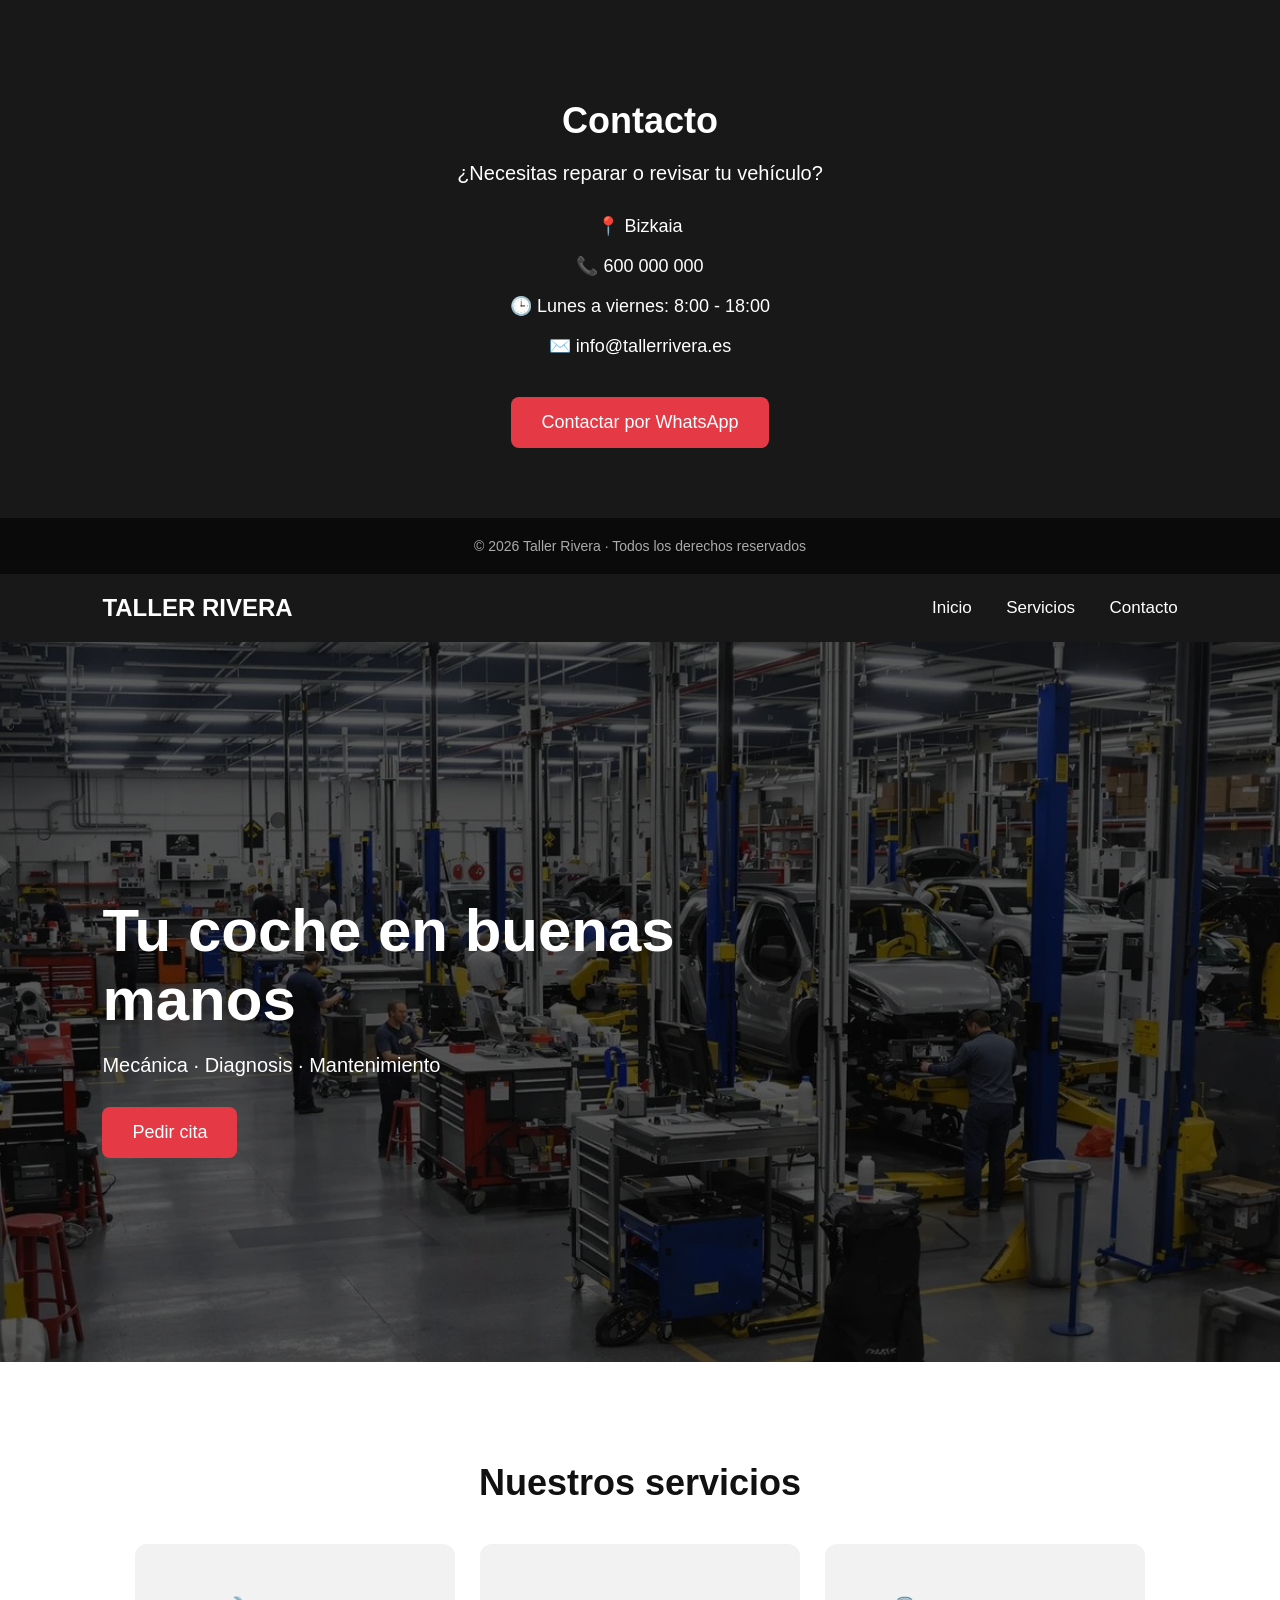
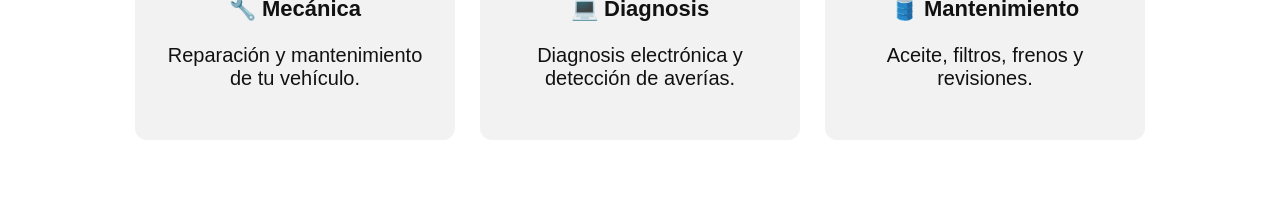
==== index.html @ 35f90c4e "Add files via upload" ====
<!DOCTYPE html>
<html lang="es">

<head>
    <meta charset="UTF-8">
    <meta name="viewport" content="width=device-width, initial-scale=1.0">
    <title>Taller Rivera</title>

    <link rel="stylesheet" href="style.css">
</head>
<section id="contacto" class="contacto">

    <h2>Contacto</h2>
    <p>¿Necesitas reparar o revisar tu vehículo?</p>

    <div class="datos-contacto">
        <p>📍 Bizkaia</p>
        <p>📞 600 000 000</p>
        <p>🕒 Lunes a viernes: 8:00 - 18:00</p>
        <p>✉️ info@tallerrivera.es</p>
    </div>

    <a class="boton"
       href="https://wa.me/34600000000?text=Hola,%20quiero%20pedir%20una%20cita"
       target="_blank">
        Contactar por WhatsApp
    </a>

</section>

<footer>
    <p>© 2026 Taller Rivera · Todos los derechos reservados</p>
</footer>

<body>

    <header>
        <h2 class="logo">TALLER RIVERA</h2>

        <nav>
            <a href="#inicio">Inicio</a>
            <a href="#servicios">Servicios</a>
            <a href="#contacto">Contacto</a>
        </nav>
    </header>

    <section id="inicio" class="inicio">
        <div class="contenido-inicio">
            <h1>Tu coche en buenas manos</h1>

            <p>
                Mecánica · Diagnosis · Mantenimiento
            </p>

            <a class="boton"
   href="https://wa.me/34600000000?text=Hola,%20quiero%20pedir%20una%20cita"
   target="_blank">
    Pedir cita
</a>
        </div>
    </section>

    <section id="servicios" class="servicios">

        <h2>Nuestros servicios</h2>

        <div class="tarjetas">

            <div class="tarjeta">
                <h3>🔧 Mecánica</h3>
                <p>Reparación y mantenimiento de tu vehículo.</p>
            </div>

            <div class="tarjeta">
                <h3>💻 Diagnosis</h3>
                <p>Diagnosis electrónica y detección de averías.</p>
            </div>

            <div class="tarjeta">
                <h3>🛢️ Mantenimiento</h3>
                <p>Aceite, filtros, frenos y revisiones.</p>
            </div>

        </div>

    </section>

</body>

</html>
---- style.css ----
body {
    margin: 0;
    font-family: Arial, sans-serif;
    background-color: #111;
    color: white;
}

h1 {
    font-size: 60px;
    margin-bottom: 10px;
}

h2 {
    font-size: 30px;
}

p {
    font-size: 20px;
}

button {
    background-color: #e63946;
    color: white;
    border: none;
    padding: 15px 30px;
    font-size: 18px;
    border-radius: 8px;
    cursor: pointer;
}

button:hover {
    background-color: #c1121f;
}
header {
    display: flex;
    justify-content: space-between;
    align-items: center;
    padding: 20px 8%;
    background-color: #181818;
}

.logo {
    margin: 0;
    font-size: 24px;
}

nav a {
    color: white;
    text-decoration: none;
    margin-left: 30px;
    font-size: 17px;
}

nav a:hover {
    color: #e63946;
}

.inicio {
    min-height: 80vh;
    display: flex;
    align-items: center;
    padding: 0 8%;

    background:
        linear-gradient(rgba(0,0,0,0.65), rgba(0,0,0,0.65)),
        url("taller.jpg");

    background-size: cover;
    background-position: center;
}

.contenido-inicio {
    max-width: 700px;
}

.servicios {
    background-color: white;
    color: #111;
    padding: 70px 8%;
    text-align: center;
}

.servicios h2 {
    font-size: 36px;
}

.tarjetas {
    display: flex;
    justify-content: center;
    gap: 25px;
    margin-top: 40px;
}

.tarjeta {
    background-color: #f2f2f2;
    padding: 30px;
    border-radius: 12px;
    width: 260px;
}

.tarjeta h3 {
    font-size: 22px;
}
.boton {
    display: inline-block;
    background-color: #e63946;
    color: white;
    text-decoration: none;
    padding: 15px 30px;
    font-size: 18px;
    border-radius: 8px;
    margin-top: 10px;
    cursor: pointer;
}

.boton:hover {
    background-color: #c1121f;
}
.contacto {
    padding: 70px 8%;
    text-align: center;
    background-color: #181818;
    color: white;
}

.contacto h2 {
    font-size: 36px;
    margin-bottom: 10px;
}

.datos-contacto {
    margin: 30px 0;
}

.datos-contacto p {
    font-size: 18px;
}

footer {
    background-color: #0a0a0a;
    color: #aaa;
    text-align: center;
    padding: 20px;
}

footer p {
    font-size: 14px;
    margin: 0;
}
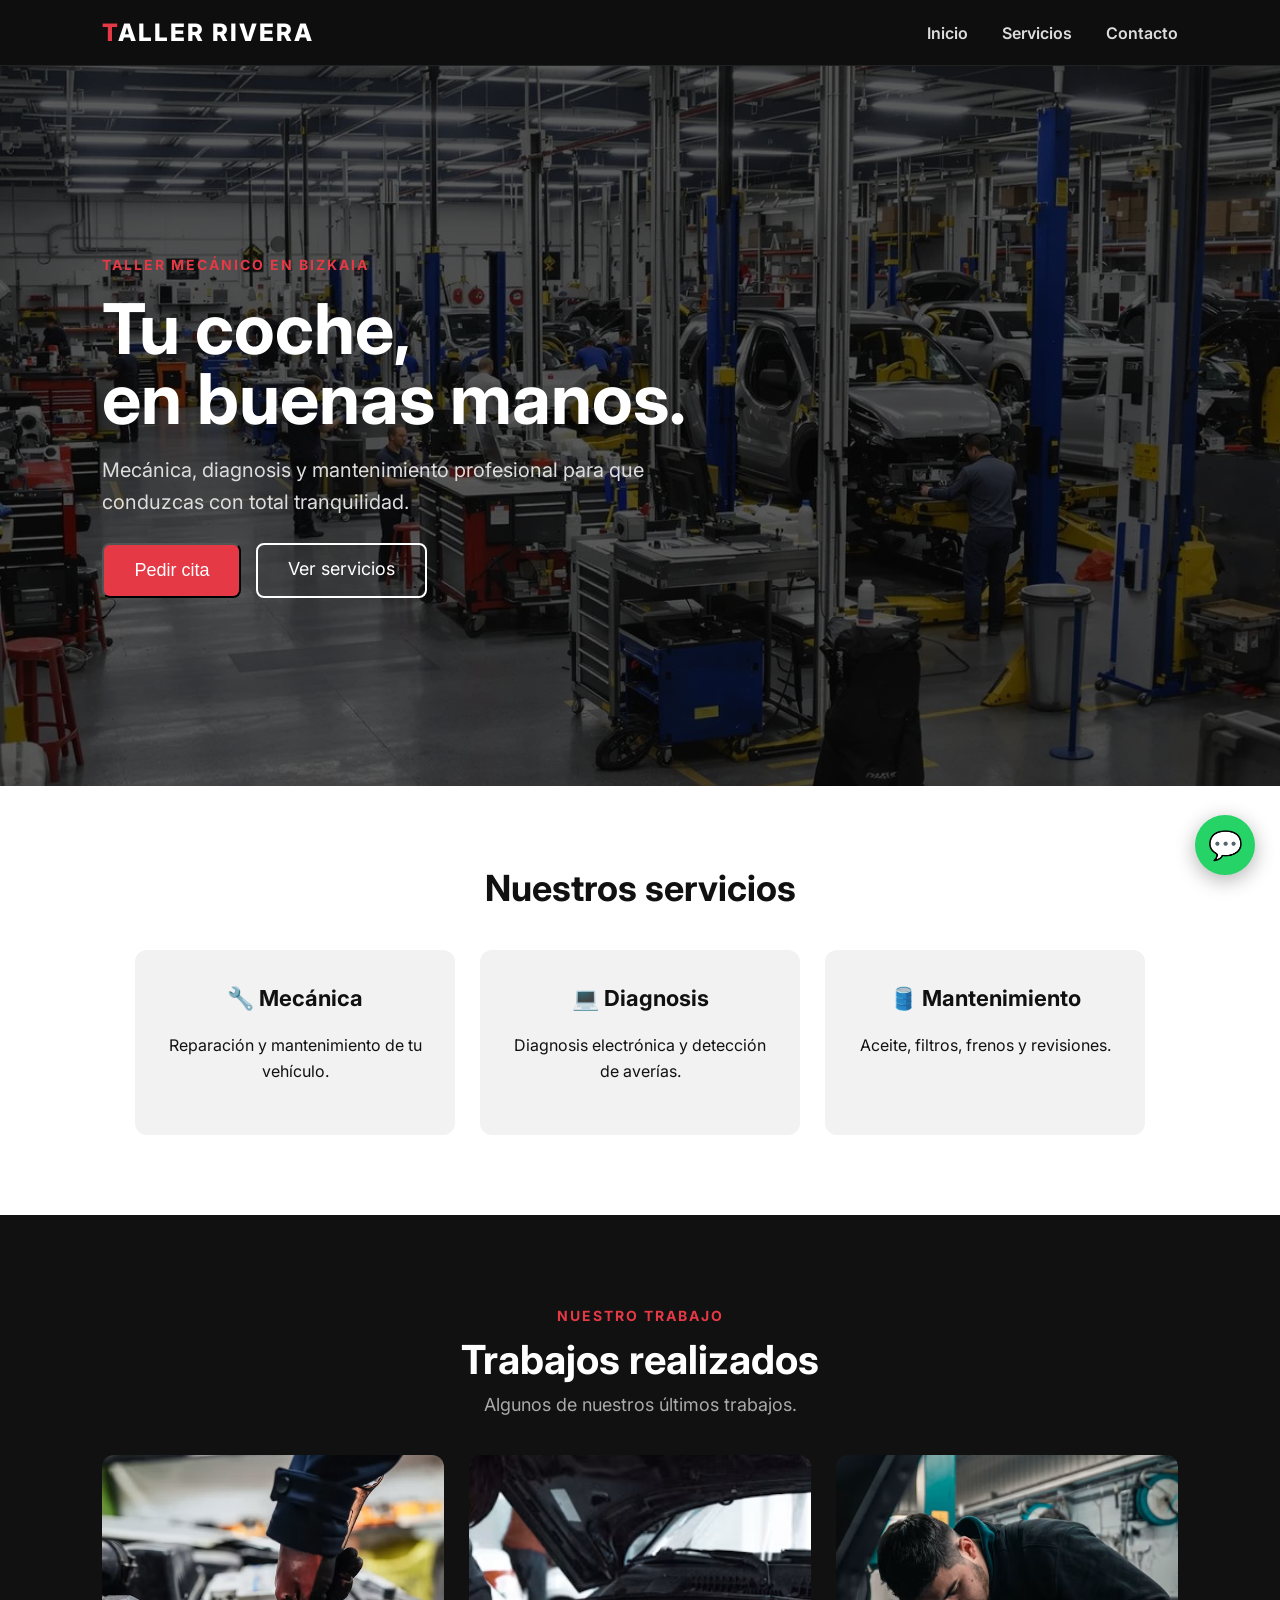
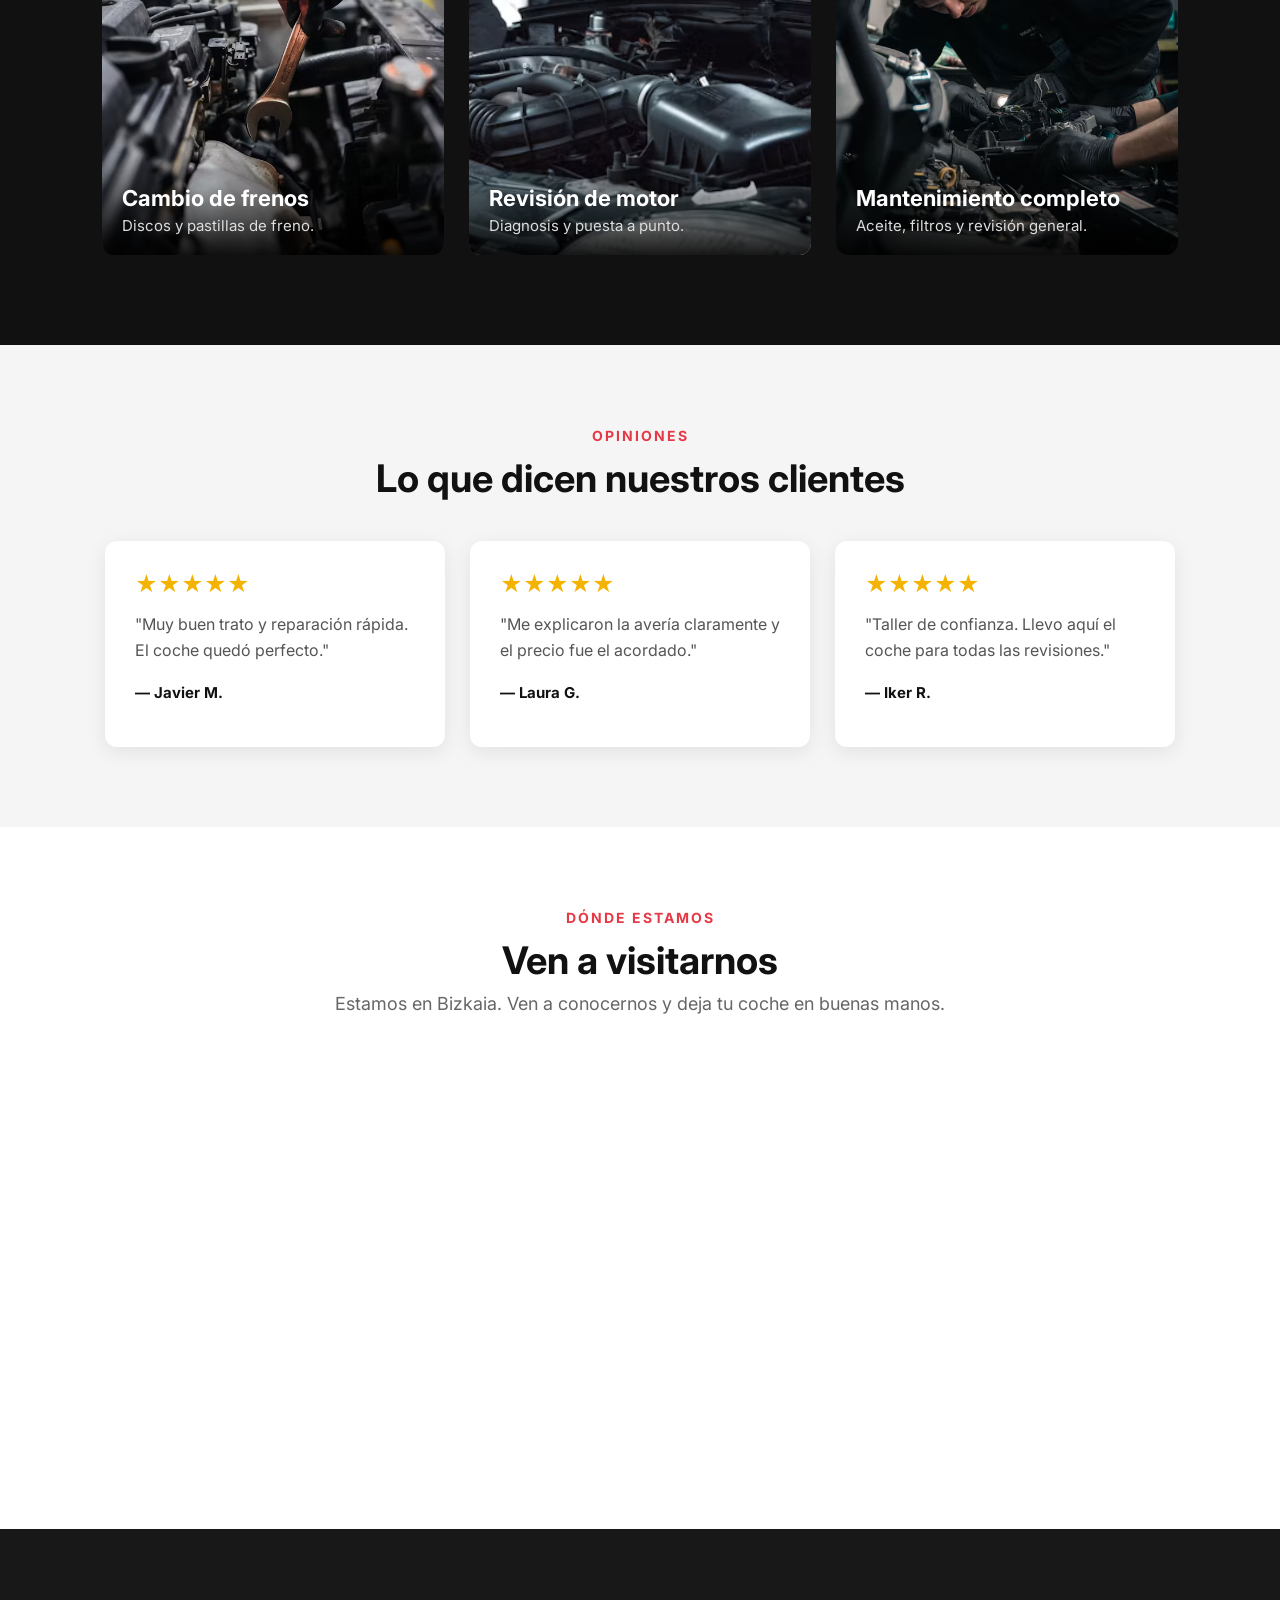
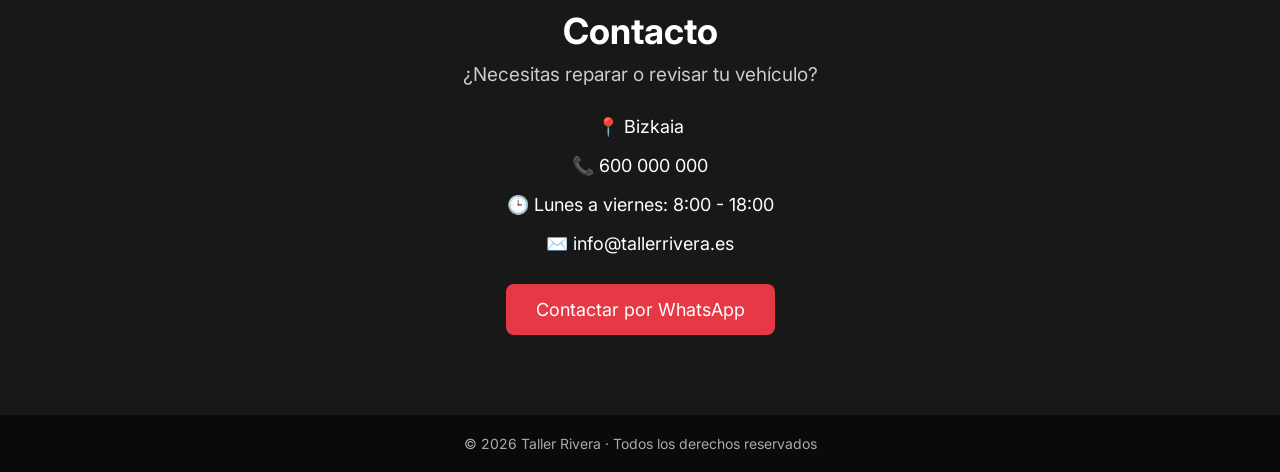
==== commit af7df1d2: "Add files via upload" ====
--- a/index.html
+++ b/index.html
@@ -4,86 +4,301 @@
 <head>
     <meta charset="UTF-8">
     <meta name="viewport" content="width=device-width, initial-scale=1.0">
+
     <title>Taller Rivera</title>
+
+    <link rel="preconnect" href="https://fonts.googleapis.com">
+    <link rel="preconnect" href="https://fonts.gstatic.com" crossorigin>
+
+    <link href="https://fonts.googleapis.com/css2?family=Inter:wght@400;500;600;700;800&display=swap"
+          rel="stylesheet">
 
     <link rel="stylesheet" href="style.css">
 </head>
-<section id="contacto" class="contacto">
-
-    <h2>Contacto</h2>
-    <p>¿Necesitas reparar o revisar tu vehículo?</p>
-
-    <div class="datos-contacto">
-        <p>📍 Bizkaia</p>
-        <p>📞 600 000 000</p>
-        <p>🕒 Lunes a viernes: 8:00 - 18:00</p>
-        <p>✉️ info@tallerrivera.es</p>
+
+<body>
+
+    <!-- MENÚ -->
+    <header>
+
+    <h2 class="logo">TALLER RIVERA</h2>
+
+    <button class="menu-hamburguesa" id="menu-hamburguesa">
+        ☰
+    </button>
+
+    <nav id="menu-nav">
+        <a href="#inicio">Inicio</a>
+        <a href="#servicios">Servicios</a>
+        <a href="#contacto">Contacto</a>
+    </nav>
+
+</header>
+
+
+    <!-- PORTADA -->
+    <section id="inicio" class="inicio">
+
+        <div class="contenido-inicio">
+
+            <span class="etiqueta">
+                TALLER MECÁNICO EN BIZKAIA
+            </span>
+
+            <h1>
+                Tu coche,<br>
+                en buenas manos.
+            </h1>
+
+            <p>
+                Mecánica, diagnosis y mantenimiento profesional
+                para que conduzcas con total tranquilidad.
+            </p>
+
+           <div class="botones-inicio">
+
+    <button class="boton" id="abrir-cita">
+        Pedir cita
+    </button>
+
+    <a class="boton-secundario"
+       href="#servicios">
+        Ver servicios
+    </a>
+
+</div>
+
+        </div>
+
+    </section>
+
+
+    <!-- SERVICIOS -->
+    <section id="servicios" class="servicios">
+
+        <h2>Nuestros servicios</h2>
+
+        <div class="tarjetas">
+
+            <div class="tarjeta">
+
+                <h3>🔧 Mecánica</h3>
+
+                <p>
+                    Reparación y mantenimiento de tu vehículo.
+                </p>
+
+            </div>
+
+
+            <div class="tarjeta">
+
+                <h3>💻 Diagnosis</h3>
+
+                <p>
+                    Diagnosis electrónica y detección de averías.
+                </p>
+
+            </div>
+
+
+            <div class="tarjeta">
+
+                <h3>🛢️ Mantenimiento</h3>
+
+                <p>
+                    Aceite, filtros, frenos y revisiones.
+                </p>
+
+            </div>
+
+        </div>
+
+    </section>
+  <!-- TRABAJOS REALIZADOS -->
+<section class="trabajos">
+
+    <span class="subtitulo">NUESTRO TRABAJO</span>
+
+    <h2>Trabajos realizados</h2>
+
+    <p class="descripcion-trabajos">
+        Algunos de nuestros últimos trabajos.
+    </p>
+
+    <div class="galeria">
+
+        <div class="trabajo">
+            <img src="trabajo1.avif" alt="Cambio de frenos">
+
+            <div class="info-trabajo">
+                <h3>Cambio de frenos</h3>
+                <p>Discos y pastillas de freno.</p>
+            </div>
+        </div>
+
+        <div class="trabajo">
+            <img src="trabajo2.avif" alt="Revisión de motor">
+
+            <div class="info-trabajo">
+                <h3>Revisión de motor</h3>
+                <p>Diagnosis y puesta a punto.</p>
+            </div>
+        </div>
+
+        <div class="trabajo">
+            <img src="trabajo3.avif" alt="Mantenimiento completo">
+
+            <div class="info-trabajo">
+                <h3>Mantenimiento completo</h3>
+                <p>Aceite, filtros y revisión general.</p>
+            </div>
+        </div>
+
     </div>
 
-    <a class="boton"
-       href="https://wa.me/34600000000?text=Hola,%20quiero%20pedir%20una%20cita"
+</section>
+<!-- RESEÑAS -->
+<section class="resenas">
+
+    <span class="subtitulo">OPINIONES</span>
+    <h2>Lo que dicen nuestros clientes</h2>
+
+    <div class="lista-resenas">
+
+        <div class="resena">
+            <div class="estrellas">★★★★★</div>
+            <p>"Muy buen trato y reparación rápida. El coche quedó perfecto."</p>
+            <h3>— Javier M.</h3>
+        </div>
+
+        <div class="resena">
+            <div class="estrellas">★★★★★</div>
+            <p>"Me explicaron la avería claramente y el precio fue el acordado."</p>
+            <h3>— Laura G.</h3>
+        </div>
+
+        <div class="resena">
+            <div class="estrellas">★★★★★</div>
+            <p>"Taller de confianza. Llevo aquí el coche para todas las revisiones."</p>
+            <h3>— Iker R.</h3>
+        </div>
+
+    </div>
+
+</section>
+<!-- UBICACIÓN -->
+<section class="ubicacion">
+
+    <span class="subtitulo">DÓNDE ESTAMOS</span>
+    <h2>Ven a visitarnos</h2>
+
+    <p>
+        Estamos en Bizkaia. Ven a conocernos y deja tu coche en buenas manos.
+    </p>
+
+    <div class="mapa">
+        <iframe
+            src="https://www.google.com/maps?q=Bilbao,Bizkaia&output=embed"
+            loading="lazy">
+        </iframe>
+    </div>
+
+</section>
+
+    <!-- CONTACTO -->
+    <section id="contacto" class="contacto">
+
+        <h2>Contacto</h2>
+
+        <p>
+            ¿Necesitas reparar o revisar tu vehículo?
+        </p>
+
+        <div class="datos-contacto">
+
+            <p>📍 Bizkaia</p>
+
+            <p>📞 600 000 000</p>
+
+            <p>🕒 Lunes a viernes: 8:00 - 18:00</p>
+
+            <p>✉️ info@tallerrivera.es</p>
+
+        </div>
+
+        <a class="boton"
+           href="https://wa.me/34600000000?text=Hola,%20quiero%20pedir%20una%20cita"
+           target="_blank">
+
+            Contactar por WhatsApp
+
+        </a>
+
+    </section>
+
+    <!-- FORMULARIO DE CITA -->
+<div id="modal-cita" class="modal">
+
+    <div class="modal-contenido">
+
+        <button class="cerrar-modal" id="cerrar-modal">×</button>
+
+        <h2>Pedir cita</h2>
+
+        <form id="formulario-cita">
+
+            <label for="nombre">Nombre</label>
+            <input type="text" id="nombre" required>
+
+            <label for="servicio">Servicio</label>
+            <select id="servicio" required>
+                <option value="">Selecciona un servicio</option>
+                <option value="Mecánica">Mecánica</option>
+                <option value="Diagnosis">Diagnosis</option>
+                <option value="Mantenimiento">Mantenimiento</option>
+            </select>
+
+            <label for="fecha">Fecha</label>
+            <input type="date" id="fecha" required>
+
+            <label for="hora">Hora</label>
+            <input type="time" id="hora" required>
+
+            <label for="telefono">Teléfono</label>
+            <input type="tel" id="telefono" required>
+
+            <button type="submit" class="boton">
+                Solicitar cita
+            </button>
+
+        </form>
+
+    </div>
+
+</div>
+
+
+    <!-- BOTÓN WHATSAPP FLOTANTE -->
+    <a class="whatsapp"
+       href="https://wa.me/34600000000?text=Hola,%20quiero%20información"
        target="_blank">
-        Contactar por WhatsApp
+
+        💬
+
     </a>
 
-</section>
-
-<footer>
-    <p>© 2026 Taller Rivera · Todos los derechos reservados</p>
-</footer>
-
-<body>
-
-    <header>
-        <h2 class="logo">TALLER RIVERA</h2>
-
-        <nav>
-            <a href="#inicio">Inicio</a>
-            <a href="#servicios">Servicios</a>
-            <a href="#contacto">Contacto</a>
-        </nav>
-    </header>
-
-    <section id="inicio" class="inicio">
-        <div class="contenido-inicio">
-            <h1>Tu coche en buenas manos</h1>
-
-            <p>
-                Mecánica · Diagnosis · Mantenimiento
-            </p>
-
-            <a class="boton"
-   href="https://wa.me/34600000000?text=Hola,%20quiero%20pedir%20una%20cita"
-   target="_blank">
-    Pedir cita
-</a>
-        </div>
-    </section>
-
-    <section id="servicios" class="servicios">
-
-        <h2>Nuestros servicios</h2>
-
-        <div class="tarjetas">
-
-            <div class="tarjeta">
-                <h3>🔧 Mecánica</h3>
-                <p>Reparación y mantenimiento de tu vehículo.</p>
-            </div>
-
-            <div class="tarjeta">
-                <h3>💻 Diagnosis</h3>
-                <p>Diagnosis electrónica y detección de averías.</p>
-            </div>
-
-            <div class="tarjeta">
-                <h3>🛢️ Mantenimiento</h3>
-                <p>Aceite, filtros, frenos y revisiones.</p>
-            </div>
-
-        </div>
-
-    </section>
+
+    <!-- PIE DE PÁGINA -->
+    <footer>
+
+        <p>
+            © 2026 Taller Rivera · Todos los derechos reservados
+        </p>
+
+    </footer>
+
+    <script src="script.js"></script>
 
 </body>
 
--- a/style.css
+++ b/style.css
@@ -1,68 +1,91 @@
+/* =========================
+   AJUSTES GENERALES
+========================= */
+
+html {
+    scroll-behavior: smooth;
+}
+
 body {
     margin: 0;
-    font-family: Arial, sans-serif;
+    font-family: "Inter", sans-serif;
     background-color: #111;
     color: white;
 }
 
-h1 {
-    font-size: 60px;
-    margin-bottom: 10px;
-}
-
-h2 {
-    font-size: 30px;
-}
-
+h1,
+h2,
+h3,
 p {
-    font-size: 20px;
-}
-
-button {
-    background-color: #e63946;
-    color: white;
-    border: none;
-    padding: 15px 30px;
-    font-size: 18px;
-    border-radius: 8px;
-    cursor: pointer;
-}
-
-button:hover {
-    background-color: #c1121f;
-}
+    margin-top: 0;
+}
+
+
+/* =========================
+   MENÚ SUPERIOR
+========================= */
+
 header {
     display: flex;
     justify-content: space-between;
     align-items: center;
-    padding: 20px 8%;
-    background-color: #181818;
-}
-
+
+    padding: 18px 8%;
+
+    background-color: rgba(15, 15, 15, 0.95);
+
+    position: sticky;
+    top: 0;
+    z-index: 1000;
+
+    border-bottom: 1px solid rgba(255, 255, 255, 0.08);
+}
 .logo {
     margin: 0;
     font-size: 24px;
+    font-weight: 800;
+    letter-spacing: 2px;
+}
+
+.logo::first-letter {
+    color: #e63946;
 }
 
 nav a {
-    color: white;
+    color: #ddd;
     text-decoration: none;
+
     margin-left: 30px;
-    font-size: 17px;
+
+    font-size: 16px;
+    font-weight: 600;
+
+    transition: color 0.2s;
 }
 
 nav a:hover {
     color: #e63946;
 }
 
+nav a:hover {
+    color: #e63946;
+}
+
+
+/* =========================
+   PORTADA
+========================= */
+
 .inicio {
     min-height: 80vh;
+
     display: flex;
     align-items: center;
+
     padding: 0 8%;
 
     background:
-        linear-gradient(rgba(0,0,0,0.65), rgba(0,0,0,0.65)),
+        linear-gradient(rgba(0, 0, 0, 0.65), rgba(0, 0, 0, 0.65)),
         url("taller.jpg");
 
     background-size: cover;
@@ -72,11 +95,102 @@
 .contenido-inicio {
     max-width: 700px;
 }
+
+.etiqueta {
+    color: #e63946;
+
+    font-size: 14px;
+    font-weight: bold;
+
+    letter-spacing: 2px;
+}
+
+.contenido-inicio h1 {
+    font-size: 70px;
+    line-height: 1;
+
+    margin: 20px 0;
+}
+
+.contenido-inicio p {
+    max-width: 550px;
+
+    font-size: 20px;
+    line-height: 1.6;
+
+    color: #ddd;
+}
+
+
+/* =========================
+   BOTONES
+========================= */
+
+.botones-inicio {
+    display: flex;
+    gap: 15px;
+
+    margin-top: 25px;
+}
+
+.boton {
+    display: inline-block;
+
+    background-color: #e63946;
+    color: white;
+
+    text-decoration: none;
+
+    padding: 15px 30px;
+
+    font-size: 18px;
+
+    border-radius: 8px;
+
+    transition:
+        background-color 0.2s,
+        transform 0.2s;
+}
+
+.boton:hover {
+    background-color: #c1121f;
+    transform: translateY(-2px);
+}
+
+.boton-secundario {
+    display: inline-block;
+
+    color: white;
+
+    border: 2px solid white;
+
+    text-decoration: none;
+
+    padding: 13px 30px;
+
+    font-size: 18px;
+
+    border-radius: 8px;
+
+    transition: 0.2s;
+}
+
+.boton-secundario:hover {
+    background-color: white;
+    color: #111;
+}
+
+
+/* =========================
+   SERVICIOS
+========================= */
 
 .servicios {
     background-color: white;
     color: #111;
-    padding: 70px 8%;
+
+    padding: 80px 8%;
+
     text-align: center;
 }
 
@@ -87,45 +201,233 @@
 .tarjetas {
     display: flex;
     justify-content: center;
+
     gap: 25px;
+
     margin-top: 40px;
 }
 
 .tarjeta {
     background-color: #f2f2f2;
+
+    padding: 35px 30px;
+
+    border-radius: 12px;
+
+    width: 260px;
+
+    transition:
+        transform 0.3s ease,
+        box-shadow 0.3s ease;
+}
+
+.tarjeta:hover {
+    transform: translateY(-10px);
+
+    box-shadow:
+        0 15px 35px rgba(0, 0, 0, 0.15);
+}
+
+.tarjeta h3 {
+    font-size: 22px;
+}
+
+.tarjeta p {
+    font-size: 16px;
+    line-height: 1.6;
+}
+/* =========================
+   TRABAJOS REALIZADOS
+========================= */
+
+.trabajos {
+    padding: 90px 8%;
+    background-color: #111;
+    text-align: center;
+}
+
+.subtitulo {
+    color: #e63946;
+    font-size: 14px;
+    font-weight: bold;
+    letter-spacing: 2px;
+}
+
+.trabajos h2 {
+    font-size: 40px;
+    margin: 10px 0;
+}
+
+.descripcion-trabajos {
+    color: #aaa;
+    font-size: 18px;
+    margin-bottom: 40px;
+}
+
+.galeria {
+    display: flex;
+    justify-content: center;
+    gap: 25px;
+}
+
+.trabajo {
+    position: relative;
+
+    width: 350px;
+    height: 400px;
+
+    overflow: hidden;
+    border-radius: 12px;
+
+    background-color: #222;
+}
+
+.trabajo img {
+    width: 100%;
+    height: 100%;
+
+    object-fit: cover;
+
+    transition: transform 0.4s ease;
+}
+
+.trabajo:hover img {
+    transform: scale(1.08);
+}
+
+.info-trabajo {
+    position: absolute;
+
+    left: 0;
+    right: 0;
+    bottom: 0;
+
+    padding: 30px 20px 20px;
+
+    text-align: left;
+
+    background: linear-gradient(
+        transparent,
+        rgba(0, 0, 0, 0.9)
+    );
+}
+
+.info-trabajo h3 {
+    margin: 0 0 5px;
+    font-size: 22px;
+}
+
+.info-trabajo p {
+    margin: 0;
+    font-size: 15px;
+    color: #ddd;
+}
+/* =========================
+   RESEÑAS
+========================= */
+
+.resenas {
+    background-color: #f5f5f5;
+    color: #111;
+    padding: 80px 8%;
+    text-align: center;
+}
+
+.resenas h2 {
+    font-size: 38px;
+    margin: 10px 0 40px;
+}
+
+.lista-resenas {
+    display: flex;
+    justify-content: center;
+    gap: 25px;
+}
+
+.resena {
+    background-color: white;
+    width: 280px;
     padding: 30px;
     border-radius: 12px;
-    width: 260px;
-}
-
-.tarjeta h3 {
+    text-align: left;
+    box-shadow: 0 5px 20px rgba(0,0,0,0.08);
+}
+
+.estrellas {
+    color: #f5b301;
     font-size: 22px;
-}
-.boton {
-    display: inline-block;
-    background-color: #e63946;
-    color: white;
-    text-decoration: none;
-    padding: 15px 30px;
+    margin-bottom: 15px;
+}
+
+.resena p {
+    font-size: 16px;
+    line-height: 1.6;
+    color: #555;
+}
+
+.resena h3 {
+    font-size: 15px;
+    margin-top: 20px;
+}
+/* =========================
+   UBICACIÓN
+========================= */
+
+.ubicacion {
+    background-color: white;
+    color: #111;
+    padding: 80px 8%;
+    text-align: center;
+}
+
+.ubicacion h2 {
+    font-size: 38px;
+    margin: 10px 0;
+}
+
+.ubicacion > p {
+    color: #666;
     font-size: 18px;
-    border-radius: 8px;
-    margin-top: 10px;
-    cursor: pointer;
-}
-
-.boton:hover {
-    background-color: #c1121f;
-}
+    margin-bottom: 35px;
+}
+
+.mapa {
+    max-width: 1100px;
+    margin: auto;
+    border-radius: 15px;
+    overflow: hidden;
+}
+
+.mapa iframe {
+    width: 100%;
+    height: 400px;
+    border: 0;
+    display: block;
+}
+
+
+/* =========================
+   CONTACTO
+========================= */
+
 .contacto {
-    padding: 70px 8%;
+    padding: 80px 8%;
+
     text-align: center;
+
     background-color: #181818;
     color: white;
 }
 
 .contacto h2 {
     font-size: 36px;
+
     margin-bottom: 10px;
+}
+
+.contacto > p {
+    font-size: 19px;
+    color: #ccc;
 }
 
 .datos-contacto {
@@ -135,15 +437,225 @@
 .datos-contacto p {
     font-size: 18px;
 }
+
+
+/* =========================
+   WHATSAPP FLOTANTE
+========================= */
+
+.whatsapp {
+    position: fixed;
+
+    right: 25px;
+    bottom: 25px;
+
+    width: 60px;
+    height: 60px;
+
+    display: flex;
+    justify-content: center;
+    align-items: center;
+
+    background-color: #25D366;
+    color: white;
+
+    font-size: 28px;
+
+    text-decoration: none;
+
+    border-radius: 50%;
+
+    box-shadow:
+        0 5px 20px rgba(0, 0, 0, 0.3);
+
+    transition: transform 0.2s;
+}
+
+.whatsapp:hover {
+    transform: scale(1.1);
+}
+
+
+/* =========================
+   PIE DE PÁGINA
+========================= */
 
 footer {
     background-color: #0a0a0a;
     color: #aaa;
+
     text-align: center;
+
     padding: 20px;
 }
 
 footer p {
     font-size: 14px;
+
     margin: 0;
+}
+
+/* =========================
+   FORMULARIO DE CITA
+========================= */
+
+.modal {
+    display: none;
+    position: fixed;
+    inset: 0;
+    background-color: rgba(0, 0, 0, 0.75);
+
+    justify-content: center;
+    align-items: center;
+
+    z-index: 2000;
+}
+
+.modal-contenido {
+    position: relative;
+    width: 90%;
+    max-width: 450px;
+
+    background-color: white;
+    color: #111;
+
+    padding: 35px;
+    border-radius: 15px;
+}
+
+.modal-contenido h2 {
+    font-size: 32px;
+    margin-bottom: 25px;
+}
+
+.cerrar-modal {
+    position: absolute;
+    top: 15px;
+    right: 20px;
+
+    background: none;
+    border: none;
+
+    font-size: 30px;
+    cursor: pointer;
+}
+
+#formulario-cita {
+    display: flex;
+    flex-direction: column;
+    gap: 10px;
+}
+
+#formulario-cita label {
+    font-weight: 600;
+}
+
+#formulario-cita input,
+#formulario-cita select {
+    padding: 13px;
+    border: 1px solid #ccc;
+    border-radius: 7px;
+
+    font-family: inherit;
+    font-size: 16px;
+}
+
+#formulario-cita .boton {
+    border: none;
+    margin-top: 15px;
+}
+.menu-hamburguesa {
+    display: none;
+}
+
+/* =========================
+   MÓVILES
+========================= */
+
+@media (max-width: 768px) {
+
+    header {
+        flex-direction: column;
+        gap: 15px;
+        padding: 20px;
+    }
+
+    nav {
+    display: none;
+    flex-direction: column;
+    width: 100%;
+    text-align: center;
+    gap: 15px;
+}
+
+nav.menu-abierto {
+    display: flex;
+}
+
+    nav a {
+        margin: 0;
+        font-size: 15px;
+    }
+
+    .inicio {
+        min-height: 75vh;
+        padding: 0 6%;
+    }
+
+    .contenido-inicio h1 {
+        font-size: 45px;
+    }
+
+    .contenido-inicio p {
+        font-size: 17px;
+    }
+
+    .botones-inicio {
+        flex-direction: column;
+        align-items: flex-start;
+    }
+
+    .tarjetas {
+        flex-direction: column;
+        align-items: center;
+    }
+
+    .tarjeta {
+        width: 80%;
+    }
+
+    .galeria {
+        flex-direction: column;
+        align-items: center;
+    }
+
+    .trabajo {
+        width: 90%;
+        height: 350px;
+    }
+
+    .lista-resenas {
+        flex-direction: column;
+        align-items: center;
+    }
+
+    .resena {
+        width: 80%;
+    }
+
+    .whatsapp {
+        width: 55px;
+        height: 55px;
+        right: 15px;
+        bottom: 15px;
+    }
+    .menu-hamburguesa {
+    display: block;
+    background: none;
+    border: none;
+    color: white;
+    font-size: 30px;
+    cursor: pointer;
+}
+
 }
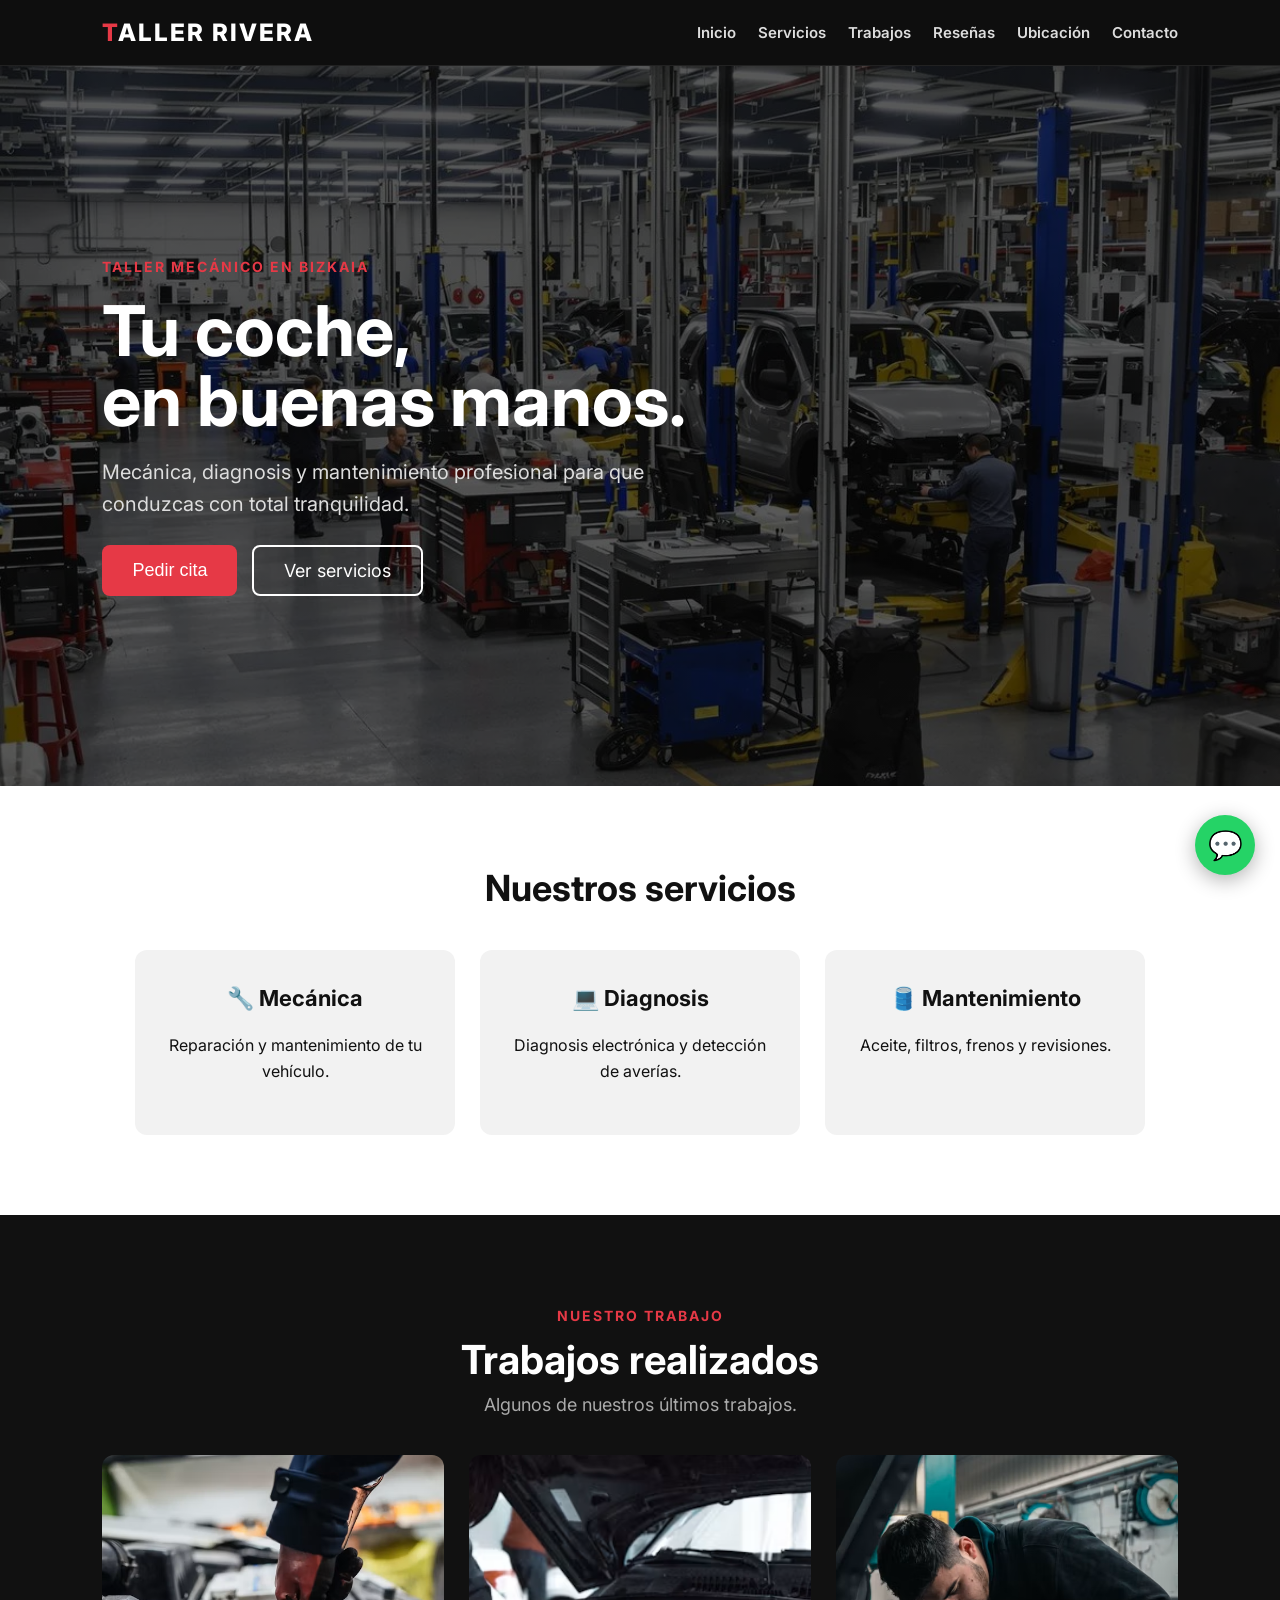
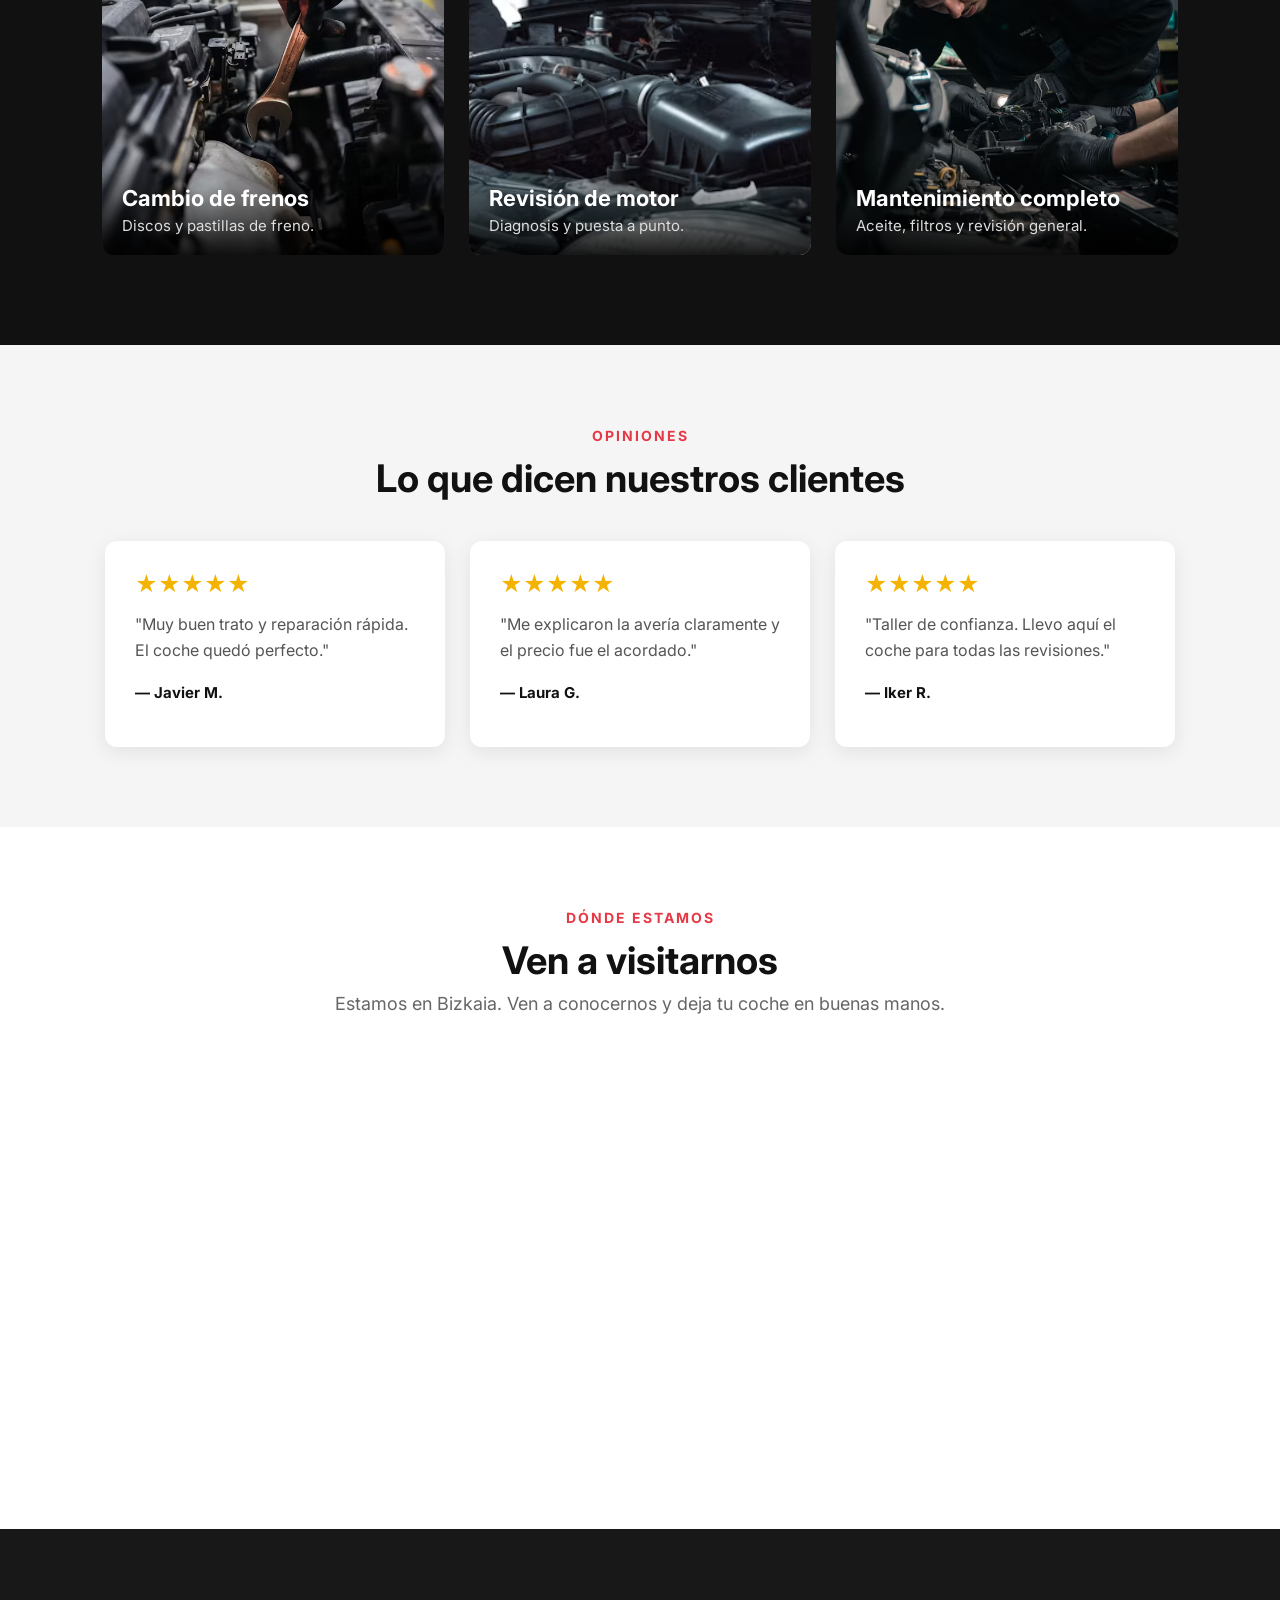
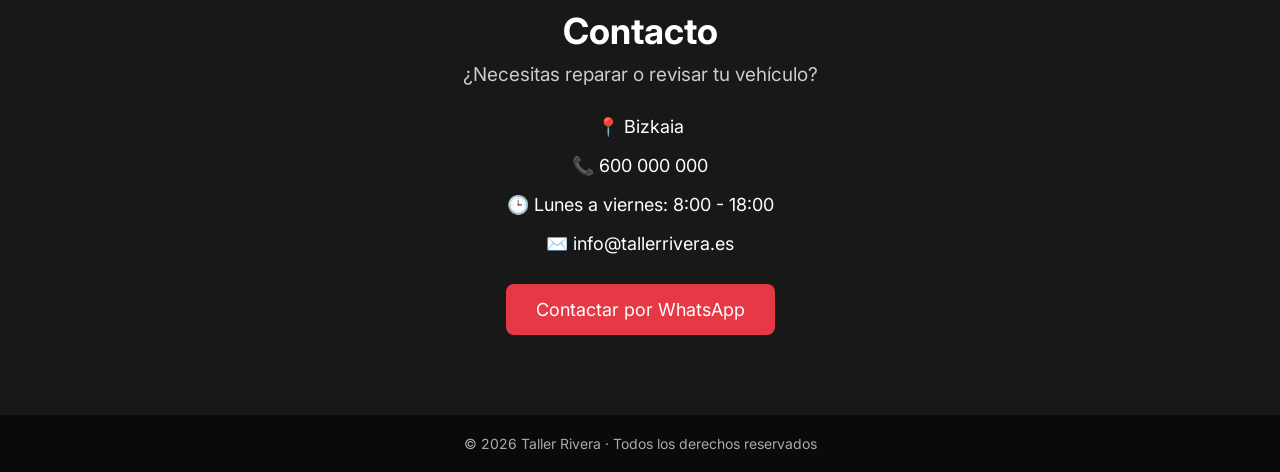
==== commit b6052c89: "Add files via upload" ====
--- a/index.html
+++ b/index.html
@@ -7,36 +7,48 @@
 
     <title>Taller Rivera</title>
 
+    <!-- FUENTE -->
     <link rel="preconnect" href="https://fonts.googleapis.com">
     <link rel="preconnect" href="https://fonts.gstatic.com" crossorigin>
 
     <link href="https://fonts.googleapis.com/css2?family=Inter:wght@400;500;600;700;800&display=swap"
           rel="stylesheet">
 
+    <!-- CSS -->
     <link rel="stylesheet" href="style.css">
 </head>
 
+
 <body>
 
-    <!-- MENÚ -->
+    <!-- =========================
+         MENÚ
+    ========================== -->
+
     <header>
 
-    <h2 class="logo">TALLER RIVERA</h2>
-
-    <button class="menu-hamburguesa" id="menu-hamburguesa">
-        ☰
-    </button>
-
-    <nav id="menu-nav">
-        <a href="#inicio">Inicio</a>
-        <a href="#servicios">Servicios</a>
-        <a href="#contacto">Contacto</a>
-    </nav>
-
-</header>
-
-
-    <!-- PORTADA -->
+        <h2 class="logo">TALLER RIVERA</h2>
+
+        <button class="menu-hamburguesa" id="menu-hamburguesa">
+            ☰
+        </button>
+
+        <nav id="menu-nav">
+            <a href="#inicio">Inicio</a>
+            <a href="#servicios">Servicios</a>
+            <a href="#trabajos">Trabajos</a>
+            <a href="#resenas">Reseñas</a>
+            <a href="#ubicacion">Ubicación</a>
+            <a href="#contacto">Contacto</a>
+        </nav>
+
+    </header>
+
+
+    <!-- =========================
+         PORTADA
+    ========================== -->
+
     <section id="inicio" class="inicio">
 
         <div class="contenido-inicio">
@@ -55,25 +67,27 @@
                 para que conduzcas con total tranquilidad.
             </p>
 
-           <div class="botones-inicio">
-
-    <button class="boton" id="abrir-cita">
-        Pedir cita
-    </button>
-
-    <a class="boton-secundario"
-       href="#servicios">
-        Ver servicios
-    </a>
-
-</div>
-
-        </div>
-
-    </section>
-
-
-    <!-- SERVICIOS -->
+            <div class="botones-inicio">
+
+                <button class="boton" id="abrir-cita">
+                    Pedir cita
+                </button>
+
+                <a class="boton-secundario" href="#servicios">
+                    Ver servicios
+                </a>
+
+            </div>
+
+        </div>
+
+    </section>
+
+
+    <!-- =========================
+         SERVICIOS
+    ========================== -->
+
     <section id="servicios" class="servicios">
 
         <h2>Nuestros servicios</h2>
@@ -81,132 +95,198 @@
         <div class="tarjetas">
 
             <div class="tarjeta">
-
                 <h3>🔧 Mecánica</h3>
 
                 <p>
                     Reparación y mantenimiento de tu vehículo.
                 </p>
-
             </div>
 
 
             <div class="tarjeta">
-
                 <h3>💻 Diagnosis</h3>
 
                 <p>
                     Diagnosis electrónica y detección de averías.
                 </p>
-
             </div>
 
 
             <div class="tarjeta">
-
                 <h3>🛢️ Mantenimiento</h3>
 
                 <p>
                     Aceite, filtros, frenos y revisiones.
                 </p>
-
-            </div>
-
-        </div>
-
-    </section>
-  <!-- TRABAJOS REALIZADOS -->
-<section class="trabajos">
-
-    <span class="subtitulo">NUESTRO TRABAJO</span>
-
-    <h2>Trabajos realizados</h2>
-
-    <p class="descripcion-trabajos">
-        Algunos de nuestros últimos trabajos.
-    </p>
-
-    <div class="galeria">
-
-        <div class="trabajo">
-            <img src="trabajo1.avif" alt="Cambio de frenos">
-
-            <div class="info-trabajo">
-                <h3>Cambio de frenos</h3>
-                <p>Discos y pastillas de freno.</p>
-            </div>
-        </div>
-
-        <div class="trabajo">
-            <img src="trabajo2.avif" alt="Revisión de motor">
-
-            <div class="info-trabajo">
-                <h3>Revisión de motor</h3>
-                <p>Diagnosis y puesta a punto.</p>
-            </div>
-        </div>
-
-        <div class="trabajo">
-            <img src="trabajo3.avif" alt="Mantenimiento completo">
-
-            <div class="info-trabajo">
-                <h3>Mantenimiento completo</h3>
-                <p>Aceite, filtros y revisión general.</p>
-            </div>
-        </div>
-
-    </div>
-
-</section>
-<!-- RESEÑAS -->
-<section class="resenas">
-
-    <span class="subtitulo">OPINIONES</span>
-    <h2>Lo que dicen nuestros clientes</h2>
-
-    <div class="lista-resenas">
-
-        <div class="resena">
-            <div class="estrellas">★★★★★</div>
-            <p>"Muy buen trato y reparación rápida. El coche quedó perfecto."</p>
-            <h3>— Javier M.</h3>
-        </div>
-
-        <div class="resena">
-            <div class="estrellas">★★★★★</div>
-            <p>"Me explicaron la avería claramente y el precio fue el acordado."</p>
-            <h3>— Laura G.</h3>
-        </div>
-
-        <div class="resena">
-            <div class="estrellas">★★★★★</div>
-            <p>"Taller de confianza. Llevo aquí el coche para todas las revisiones."</p>
-            <h3>— Iker R.</h3>
-        </div>
-
-    </div>
-
-</section>
-<!-- UBICACIÓN -->
-<section class="ubicacion">
-
-    <span class="subtitulo">DÓNDE ESTAMOS</span>
-    <h2>Ven a visitarnos</h2>
-
-    <p>
-        Estamos en Bizkaia. Ven a conocernos y deja tu coche en buenas manos.
-    </p>
-
-    <div class="mapa">
-        <iframe
-            src="https://www.google.com/maps?q=Bilbao,Bizkaia&output=embed"
-            loading="lazy">
-        </iframe>
-    </div>
-
-</section>
-
-    <!-- CONTACTO -->
+            </div>
+
+        </div>
+
+    </section>
+
+
+    <!-- =========================
+         TRABAJOS REALIZADOS
+    ========================== -->
+
+    <section id="trabajos" class="trabajos">
+
+        <span class="subtitulo">
+            NUESTRO TRABAJO
+        </span>
+
+        <h2>Trabajos realizados</h2>
+
+        <p class="descripcion-trabajos">
+            Algunos de nuestros últimos trabajos.
+        </p>
+
+        <div class="galeria">
+
+            <div class="trabajo">
+
+                <img src="trabajo1.avif"
+                     alt="Cambio de frenos">
+
+                <div class="info-trabajo">
+                    <h3>Cambio de frenos</h3>
+                    <p>Discos y pastillas de freno.</p>
+                </div>
+
+            </div>
+
+
+            <div class="trabajo">
+
+                <img src="trabajo2.avif"
+                     alt="Revisión de motor">
+
+                <div class="info-trabajo">
+                    <h3>Revisión de motor</h3>
+                    <p>Diagnosis y puesta a punto.</p>
+                </div>
+
+            </div>
+
+
+            <div class="trabajo">
+
+                <img src="trabajo3.avif"
+                     alt="Mantenimiento completo">
+
+                <div class="info-trabajo">
+                    <h3>Mantenimiento completo</h3>
+                    <p>Aceite, filtros y revisión general.</p>
+                </div>
+
+            </div>
+
+        </div>
+
+    </section>
+
+
+    <!-- =========================
+         RESEÑAS
+    ========================== -->
+
+    <section id="resenas" class="resenas">
+
+        <span class="subtitulo">
+            OPINIONES
+        </span>
+
+        <h2>
+            Lo que dicen nuestros clientes
+        </h2>
+
+        <div class="lista-resenas">
+
+            <div class="resena">
+
+                <div class="estrellas">
+                    ★★★★★
+                </div>
+
+                <p>
+                    "Muy buen trato y reparación rápida.
+                    El coche quedó perfecto."
+                </p>
+
+                <h3>— Javier M.</h3>
+
+            </div>
+
+
+            <div class="resena">
+
+                <div class="estrellas">
+                    ★★★★★
+                </div>
+
+                <p>
+                    "Me explicaron la avería claramente
+                    y el precio fue el acordado."
+                </p>
+
+                <h3>— Laura G.</h3>
+
+            </div>
+
+
+            <div class="resena">
+
+                <div class="estrellas">
+                    ★★★★★
+                </div>
+
+                <p>
+                    "Taller de confianza. Llevo aquí
+                    el coche para todas las revisiones."
+                </p>
+
+                <h3>— Iker R.</h3>
+
+            </div>
+
+        </div>
+
+    </section>
+
+
+    <!-- =========================
+         UBICACIÓN
+    ========================== -->
+
+    <section id="ubicacion" class="ubicacion">
+
+        <span class="subtitulo">
+            DÓNDE ESTAMOS
+        </span>
+
+        <h2>Ven a visitarnos</h2>
+
+        <p>
+            Estamos en Bizkaia. Ven a conocernos
+            y deja tu coche en buenas manos.
+        </p>
+
+        <div class="mapa">
+
+            <iframe
+                src="https://www.google.com/maps?q=Bilbao,Bizkaia&output=embed"
+                loading="lazy">
+            </iframe>
+
+        </div>
+
+    </section>
+
+
+    <!-- =========================
+         CONTACTO
+    ========================== -->
+
     <section id="contacto" class="contacto">
 
         <h2>Contacto</h2>
@@ -221,9 +301,13 @@
 
             <p>📞 600 000 000</p>
 
-            <p>🕒 Lunes a viernes: 8:00 - 18:00</p>
-
-            <p>✉️ info@tallerrivera.es</p>
+            <p>
+                🕒 Lunes a viernes: 8:00 - 18:00
+            </p>
+
+            <p>
+                ✉️ info@tallerrivera.es
+            </p>
 
         </div>
 
@@ -237,49 +321,108 @@
 
     </section>
 
-    <!-- FORMULARIO DE CITA -->
-<div id="modal-cita" class="modal">
-
-    <div class="modal-contenido">
-
-        <button class="cerrar-modal" id="cerrar-modal">×</button>
-
-        <h2>Pedir cita</h2>
-
-        <form id="formulario-cita">
-
-            <label for="nombre">Nombre</label>
-            <input type="text" id="nombre" required>
-
-            <label for="servicio">Servicio</label>
-            <select id="servicio" required>
-                <option value="">Selecciona un servicio</option>
-                <option value="Mecánica">Mecánica</option>
-                <option value="Diagnosis">Diagnosis</option>
-                <option value="Mantenimiento">Mantenimiento</option>
-            </select>
-
-            <label for="fecha">Fecha</label>
-            <input type="date" id="fecha" required>
-
-            <label for="hora">Hora</label>
-            <input type="time" id="hora" required>
-
-            <label for="telefono">Teléfono</label>
-            <input type="tel" id="telefono" required>
-
-            <button type="submit" class="boton">
-                Solicitar cita
+
+    <!-- =========================
+         FORMULARIO PEDIR CITA
+    ========================== -->
+
+    <div id="modal-cita" class="modal">
+
+        <div class="modal-contenido">
+
+            <button class="cerrar-modal"
+                    id="cerrar-modal">
+                ×
             </button>
 
-        </form>
+            <h2>Pedir cita</h2>
+
+            <form id="formulario-cita">
+
+                <label for="nombre">
+                    Nombre
+                </label>
+
+                <input
+                    type="text"
+                    id="nombre"
+                    required>
+
+
+                <label for="servicio">
+                    Servicio
+                </label>
+
+                <select id="servicio" required>
+
+                    <option value="">
+                        Selecciona un servicio
+                    </option>
+
+                    <option value="Mecánica">
+                        Mecánica
+                    </option>
+
+                    <option value="Diagnosis">
+                        Diagnosis
+                    </option>
+
+                    <option value="Mantenimiento">
+                        Mantenimiento
+                    </option>
+
+                </select>
+
+
+                <label for="fecha">
+                    Fecha
+                </label>
+
+                <input
+                    type="date"
+                    id="fecha"
+                    required>
+
+
+                <label for="hora">
+                    Hora
+                </label>
+
+                <input
+                    type="time"
+                    id="hora"
+                    required>
+
+
+                <label for="telefono">
+                    Teléfono
+                </label>
+
+                <input
+                    type="tel"
+                    id="telefono"
+                    required>
+
+
+                <button
+                    type="submit"
+                    class="boton">
+
+                    Solicitar cita
+
+                </button>
+
+            </form>
+
+        </div>
 
     </div>
 
-</div>
-
-
-    <!-- BOTÓN WHATSAPP FLOTANTE -->
+
+    <!-- =========================
+         WHATSAPP FLOTANTE
+    ========================== -->
+
     <a class="whatsapp"
        href="https://wa.me/34600000000?text=Hola,%20quiero%20información"
        target="_blank">
@@ -289,7 +432,10 @@
     </a>
 
 
-    <!-- PIE DE PÁGINA -->
+    <!-- =========================
+         PIE DE PÁGINA
+    ========================== -->
+
     <footer>
 
         <p>
@@ -298,6 +444,8 @@
 
     </footer>
 
+
+    <!-- JAVASCRIPT -->
     <script src="script.js"></script>
 
 </body>
--- a/style.css
+++ b/style.css
@@ -40,25 +40,37 @@
 
     border-bottom: 1px solid rgba(255, 255, 255, 0.08);
 }
+
 .logo {
     margin: 0;
+
     font-size: 24px;
     font-weight: 800;
     letter-spacing: 2px;
+
+    white-space: nowrap;
 }
 
 .logo::first-letter {
     color: #e63946;
+}
+
+nav {
+    display: flex;
+    align-items: center;
+    gap: 22px;
 }
 
 nav a {
     color: #ddd;
     text-decoration: none;
 
-    margin-left: 30px;
-
-    font-size: 16px;
+    margin: 0;
+
+    font-size: 15px;
     font-weight: 600;
+
+    white-space: nowrap;
 
     transition: color 0.2s;
 }
@@ -67,8 +79,19 @@
     color: #e63946;
 }
 
-nav a:hover {
-    color: #e63946;
+
+/* BOTÓN HAMBURGUESA */
+
+.menu-hamburguesa {
+    display: none;
+
+    background: none;
+    border: none;
+
+    color: white;
+    font-size: 30px;
+
+    cursor: pointer;
 }
 
 
@@ -85,7 +108,10 @@
     padding: 0 8%;
 
     background:
-        linear-gradient(rgba(0, 0, 0, 0.65), rgba(0, 0, 0, 0.65)),
+        linear-gradient(
+            rgba(0, 0, 0, 0.65),
+            rgba(0, 0, 0, 0.65)
+        ),
         url("taller.jpg");
 
     background-size: cover;
@@ -146,6 +172,9 @@
     font-size: 18px;
 
     border-radius: 8px;
+    border: none;
+
+    cursor: pointer;
 
     transition:
         background-color 0.2s,
@@ -236,37 +265,47 @@
     font-size: 16px;
     line-height: 1.6;
 }
+
+
 /* =========================
    TRABAJOS REALIZADOS
 ========================= */
 
 .trabajos {
     padding: 90px 8%;
+
     background-color: #111;
+
     text-align: center;
 }
 
 .subtitulo {
     color: #e63946;
+
     font-size: 14px;
     font-weight: bold;
+
     letter-spacing: 2px;
 }
 
 .trabajos h2 {
     font-size: 40px;
+
     margin: 10px 0;
 }
 
 .descripcion-trabajos {
     color: #aaa;
+
     font-size: 18px;
+
     margin-bottom: 40px;
 }
 
 .galeria {
     display: flex;
     justify-content: center;
+
     gap: 25px;
 }
 
@@ -277,6 +316,7 @@
     height: 400px;
 
     overflow: hidden;
+
     border-radius: 12px;
 
     background-color: #222;
@@ -306,22 +346,28 @@
 
     text-align: left;
 
-    background: linear-gradient(
-        transparent,
-        rgba(0, 0, 0, 0.9)
-    );
+    background:
+        linear-gradient(
+            transparent,
+            rgba(0, 0, 0, 0.9)
+        );
 }
 
 .info-trabajo h3 {
     margin: 0 0 5px;
+
     font-size: 22px;
 }
 
 .info-trabajo p {
     margin: 0;
+
     font-size: 15px;
+
     color: #ddd;
 }
+
+
 /* =========================
    RESEÑAS
 ========================= */
@@ -329,46 +375,62 @@
 .resenas {
     background-color: #f5f5f5;
     color: #111;
+
     padding: 80px 8%;
+
     text-align: center;
 }
 
 .resenas h2 {
     font-size: 38px;
+
     margin: 10px 0 40px;
 }
 
 .lista-resenas {
     display: flex;
     justify-content: center;
+
     gap: 25px;
 }
 
 .resena {
     background-color: white;
+
     width: 280px;
+
     padding: 30px;
+
     border-radius: 12px;
+
     text-align: left;
-    box-shadow: 0 5px 20px rgba(0,0,0,0.08);
+
+    box-shadow:
+        0 5px 20px rgba(0, 0, 0, 0.08);
 }
 
 .estrellas {
     color: #f5b301;
+
     font-size: 22px;
+
     margin-bottom: 15px;
 }
 
 .resena p {
     font-size: 16px;
     line-height: 1.6;
+
     color: #555;
 }
 
 .resena h3 {
     font-size: 15px;
+
     margin-top: 20px;
 }
+
+
 /* =========================
    UBICACIÓN
 ========================= */
@@ -376,32 +438,42 @@
 .ubicacion {
     background-color: white;
     color: #111;
+
     padding: 80px 8%;
+
     text-align: center;
 }
 
 .ubicacion h2 {
     font-size: 38px;
+
     margin: 10px 0;
 }
 
 .ubicacion > p {
     color: #666;
+
     font-size: 18px;
+
     margin-bottom: 35px;
 }
 
 .mapa {
     max-width: 1100px;
+
     margin: auto;
+
     border-radius: 15px;
+
     overflow: hidden;
 }
 
 .mapa iframe {
     width: 100%;
     height: 400px;
+
     border: 0;
+
     display: block;
 }
 
@@ -427,6 +499,7 @@
 
 .contacto > p {
     font-size: 19px;
+
     color: #ccc;
 }
 
@@ -436,6 +509,89 @@
 
 .datos-contacto p {
     font-size: 18px;
+}
+
+
+/* =========================
+   FORMULARIO DE CITA
+========================= */
+
+.modal {
+    display: none;
+
+    position: fixed;
+
+    inset: 0;
+
+    background-color: rgba(0, 0, 0, 0.75);
+
+    justify-content: center;
+    align-items: center;
+
+    z-index: 2000;
+}
+
+.modal-contenido {
+    position: relative;
+
+    width: 90%;
+    max-width: 450px;
+
+    box-sizing: border-box;
+
+    background-color: white;
+    color: #111;
+
+    padding: 35px;
+
+    border-radius: 15px;
+}
+
+.modal-contenido h2 {
+    font-size: 32px;
+
+    margin-bottom: 25px;
+}
+
+.cerrar-modal {
+    position: absolute;
+
+    top: 15px;
+    right: 20px;
+
+    background: none;
+    border: none;
+
+    font-size: 30px;
+
+    cursor: pointer;
+}
+
+#formulario-cita {
+    display: flex;
+    flex-direction: column;
+
+    gap: 10px;
+}
+
+#formulario-cita label {
+    font-weight: 600;
+}
+
+#formulario-cita input,
+#formulario-cita select {
+    padding: 13px;
+
+    border: 1px solid #ccc;
+
+    border-radius: 7px;
+
+    font-family: inherit;
+    font-size: 16px;
+}
+
+#formulario-cita .boton {
+    margin-top: 15px;
 }
 
 
@@ -469,6 +625,8 @@
         0 5px 20px rgba(0, 0, 0, 0.3);
 
     transition: transform 0.2s;
+
+    z-index: 1500;
 }
 
 .whatsapp:hover {
@@ -495,78 +653,6 @@
     margin: 0;
 }
 
-/* =========================
-   FORMULARIO DE CITA
-========================= */
-
-.modal {
-    display: none;
-    position: fixed;
-    inset: 0;
-    background-color: rgba(0, 0, 0, 0.75);
-
-    justify-content: center;
-    align-items: center;
-
-    z-index: 2000;
-}
-
-.modal-contenido {
-    position: relative;
-    width: 90%;
-    max-width: 450px;
-
-    background-color: white;
-    color: #111;
-
-    padding: 35px;
-    border-radius: 15px;
-}
-
-.modal-contenido h2 {
-    font-size: 32px;
-    margin-bottom: 25px;
-}
-
-.cerrar-modal {
-    position: absolute;
-    top: 15px;
-    right: 20px;
-
-    background: none;
-    border: none;
-
-    font-size: 30px;
-    cursor: pointer;
-}
-
-#formulario-cita {
-    display: flex;
-    flex-direction: column;
-    gap: 10px;
-}
-
-#formulario-cita label {
-    font-weight: 600;
-}
-
-#formulario-cita input,
-#formulario-cita select {
-    padding: 13px;
-    border: 1px solid #ccc;
-    border-radius: 7px;
-
-    font-family: inherit;
-    font-size: 16px;
-}
-
-#formulario-cita .boton {
-    border: none;
-    margin-top: 15px;
-}
-.menu-hamburguesa {
-    display: none;
-}
 
 /* =========================
    MÓVILES
@@ -574,31 +660,59 @@
 
 @media (max-width: 768px) {
 
+    /* MENÚ */
+
     header {
+        padding: 18px 6%;
+
+        flex-direction: row;
+        flex-wrap: wrap;
+
+        gap: 10px;
+    }
+
+    .logo {
+        font-size: 20px;
+    }
+
+    .menu-hamburguesa {
+        display: block;
+    }
+
+    nav {
+        display: none;
+
         flex-direction: column;
-        gap: 15px;
-        padding: 20px;
-    }
-
-    nav {
-    display: none;
-    flex-direction: column;
-    width: 100%;
-    text-align: center;
-    gap: 15px;
-}
-
-nav.menu-abierto {
-    display: flex;
-}
+
+        width: 100%;
+
+        gap: 0;
+
+        text-align: center;
+    }
+
+    nav.menu-abierto {
+        display: flex;
+    }
 
     nav a {
-        margin: 0;
+        width: 100%;
+
+        box-sizing: border-box;
+
+        padding: 13px 0;
+
         font-size: 15px;
-    }
+
+        border-top: 1px solid rgba(255, 255, 255, 0.08);
+    }
+
+
+    /* PORTADA */
 
     .inicio {
         min-height: 75vh;
+
         padding: 0 6%;
     }
 
@@ -612,11 +726,16 @@
 
     .botones-inicio {
         flex-direction: column;
+
         align-items: flex-start;
     }
+
+
+    /* SERVICIOS */
 
     .tarjetas {
         flex-direction: column;
+
         align-items: center;
     }
 
@@ -624,8 +743,12 @@
         width: 80%;
     }
 
+
+    /* TRABAJOS */
+
     .galeria {
         flex-direction: column;
+
         align-items: center;
     }
 
@@ -634,28 +757,64 @@
         height: 350px;
     }
 
+
+    /* RESEÑAS */
+
     .lista-resenas {
         flex-direction: column;
+
         align-items: center;
     }
 
     .resena {
         width: 80%;
     }
+
+
+    /* MAPA */
+
+    .mapa iframe {
+        height: 300px;
+    }
+
+
+    /* WHATSAPP */
 
     .whatsapp {
         width: 55px;
         height: 55px;
+
         right: 15px;
         bottom: 15px;
     }
-    .menu-hamburguesa {
-    display: block;
-    background: none;
-    border: none;
-    color: white;
-    font-size: 30px;
-    cursor: pointer;
-}
+
+}
+
+
+/* =========================
+   PANTALLAS MUY PEQUEÑAS
+========================= */
+
+@media (max-width: 480px) {
+
+    .contenido-inicio h1 {
+        font-size: 38px;
+    }
+
+    .contenido-inicio p {
+        font-size: 16px;
+    }
+
+    .servicios h2,
+    .trabajos h2,
+    .resenas h2,
+    .ubicacion h2,
+    .contacto h2 {
+        font-size: 30px;
+    }
+
+    .trabajo {
+        height: 320px;
+    }
 
 }
